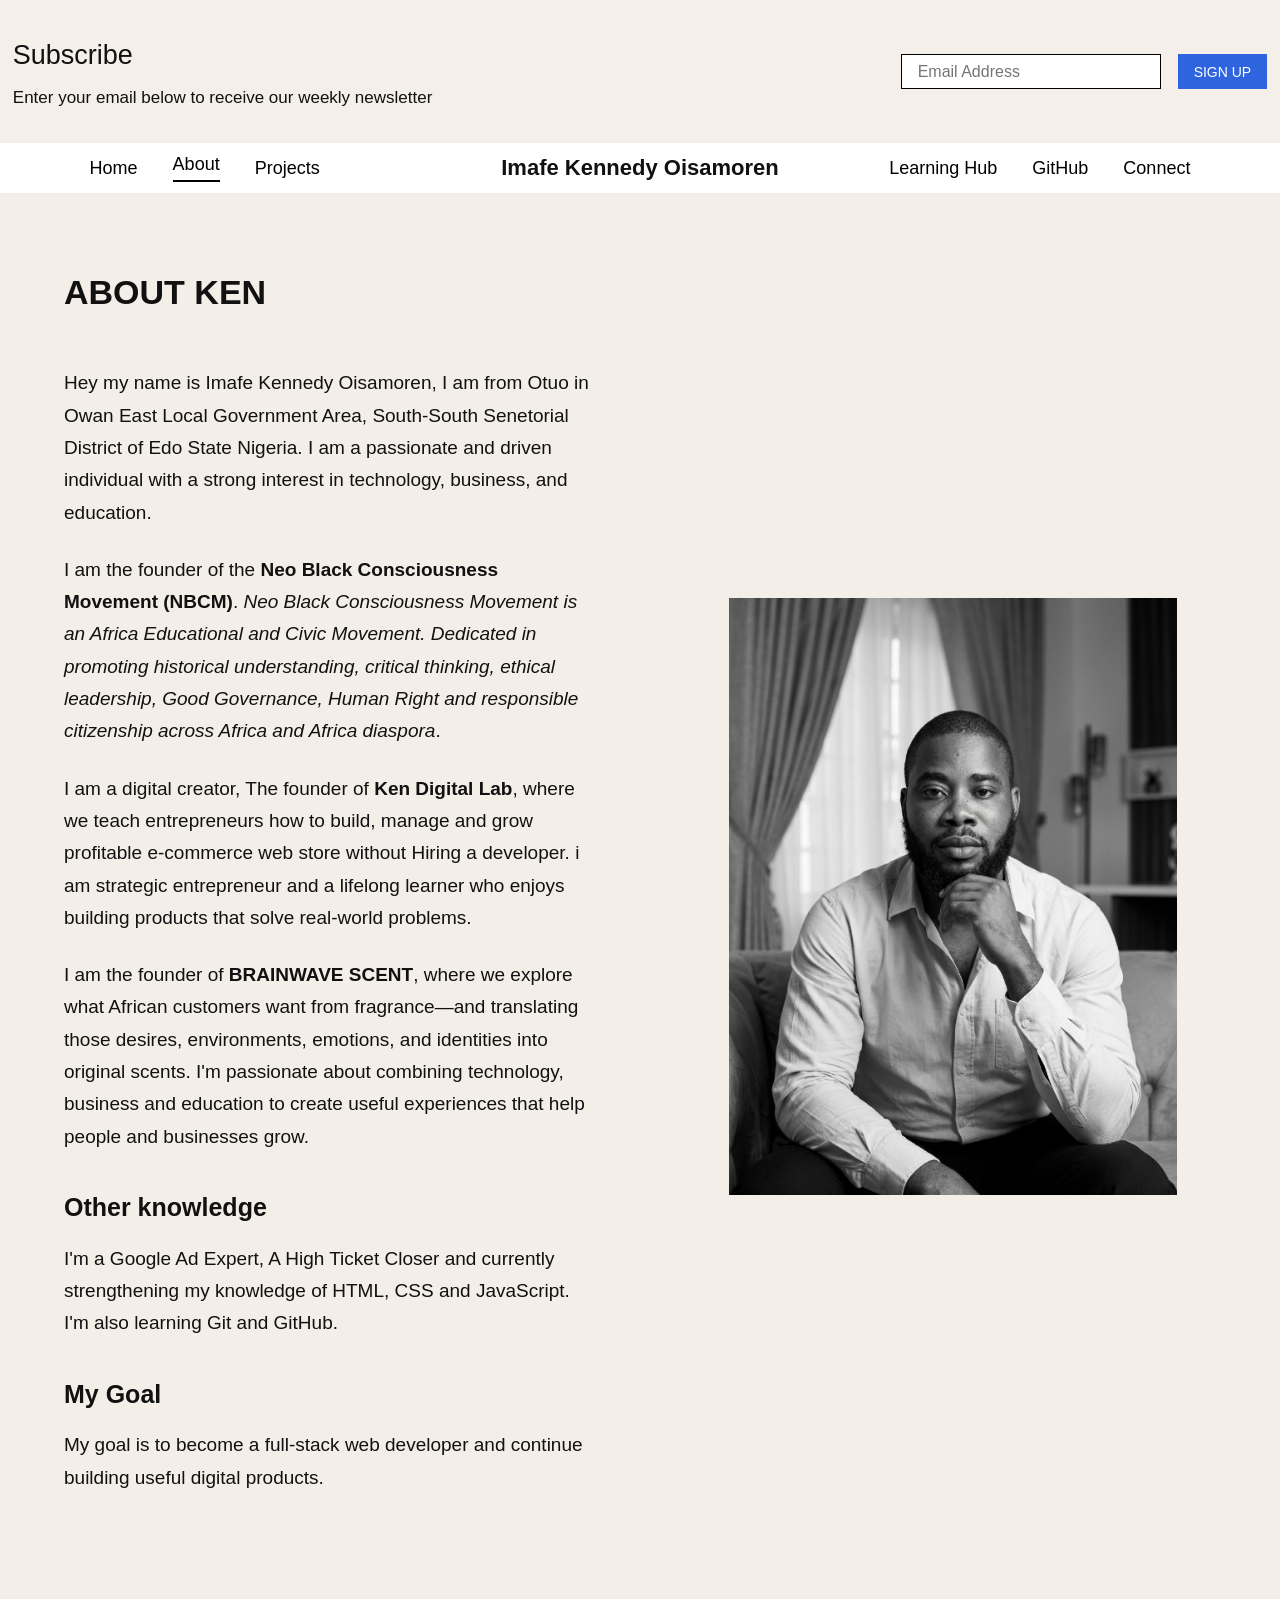
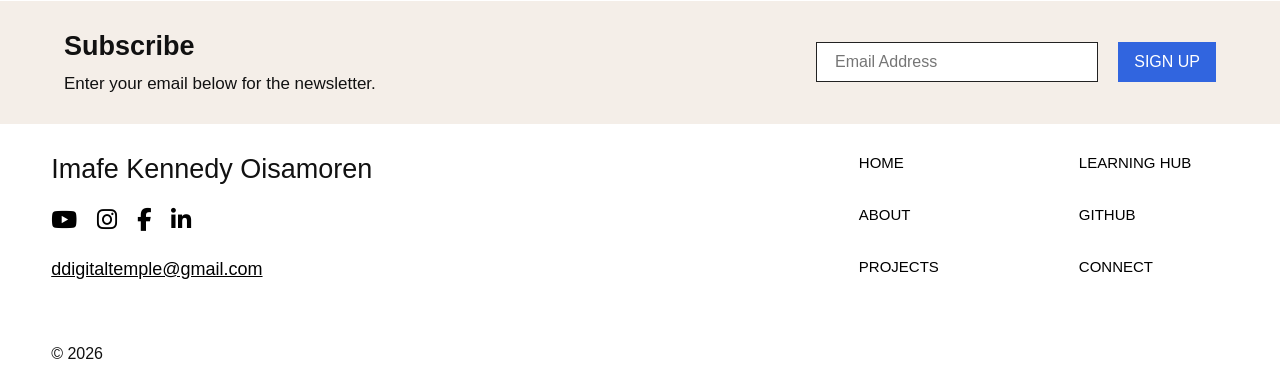
==== about.html @ 7f7c541d "Add recent changes" ====
<!doctype html>
<html lang="en">
  <head>
    <meta charset="UTF-8" />
    <meta name="viewport" content="width=device-width, initial-scale=1.0" />
    <title>About Imafe Kennedy</title>
    <link rel="stylesheet" href="css/style.css" />
    <link rel="stylesheet" href="css/about.css" />

    <link
      rel="stylesheet"
      href="https://cdnjs.cloudflare.com/ajax/libs/font-awesome/6.5.2/css/all.min.css"
    />
  </head>

  <body>
    <!-- SUBSCRIBE SECTION -->

    <section class="subscribe">
      <div class="subscribe-text">
        <h2>Subscribe</h2>
        <p>Enter your email below to receive our weekly newsletter</p>
      </div>

      <form
        class="subscribe-form"
        name="newsletter"
        method="POST"
        data-netlify="true"
      >
        <input type="hidden" name="form-name" value="newsletter" />

        <input type="email" name="email" placeholder="Email Address" required />

        <button type="submit">SIGN UP</button>
      </form>
    </section>

    <!-- Navigation -->
    <nav class="navbar">
      <div class="nav-left">
        <a href="index.html">Home</a>
        <a href="about.html" class="active">About</a>
        <a href="#">Projects</a>
      </div>

      <div class="logo">Imafe Kennedy Oisamoren</div>

      <div class="mobile-menu" id="mobileMenu">
        <div class="mobile-menu-header">
          <div class="mobile-menu-name">Imafe Kennedy Oisamoren</div>

          <button class="menu-close" id="menuClose" aria-label="Close menu">
            ×
          </button>
        </div>

        <nav class="mobile-menu-links">
          <a href="index.html">Home</a>
          <a href="about.html">About</a>
          <a href="#">Projects</a>
          <a href="#">Learning Hub</a>
          <a href="https://github.com/digitaltemple07">GitHub</a>
          <a href="#">Connect</a>
        </nav>
      </div>

      <!-- Hamburger Menu -->
      <button class="menu-toggle" aria-label="Open navigation menu">
        <span></span>
        <span></span>
        <span></span>
      </button>

      <div class="nav-right">
        <a href="#">Learning Hub</a>
        <a href="https://github.com/digitaltemple07"> GitHub </a>
        <a href="#">Connect</a>
      </div>
    </nav>

    <!-- Main About Section -->
    <main class="about-section">
      <div class="about-content">
        <!-- Left Side -->
        <div class="about-text">
          <h1>ABOUT KEN</h1>

          <p>
            Hey my name is Imafe Kennedy Oisamoren, I am from Otuo in Owan East
            Local Government Area, South-South Senetorial District of Edo State
            Nigeria. I am a passionate and driven individual with a strong
            interest in technology, business, and education.
          </p>

          <p>
            I am the founder of the
            <strong>Neo Black Consciousness Movement (NBCM)</strong>.
            <em
              >Neo Black Consciousness Movement is an Africa Educational and
              Civic Movement. Dedicated in promoting historical understanding,
              critical thinking, ethical leadership, Good Governance, Human
              Right and responsible citizenship across Africa and Africa
              diaspora</em
            >.
          </p>

          <p>
            I am a digital creator, The founder of
            <strong>Ken Digital Lab</strong>, where we teach entrepreneurs how
            to build, manage and grow profitable e-commerce web store without
            Hiring a developer. i am strategic entrepreneur and a lifelong
            learner who enjoys building products that solve real-world problems.
          </p>

          <p>
            I am the founder of <strong>BRAINWAVE SCENT</strong>, where we
            explore what African customers want from fragrance—and translating
            those desires, environments, emotions, and identities into original
            scents. I'm passionate about combining technology, business and
            education to create useful experiences that help people and
            businesses grow.
          </p>

          <h2>Other knowledge</h2>

          <p>
            I'm a Google Ad Expert, A High Ticket Closer and currently
            strengthening my knowledge of HTML, CSS and JavaScript. I'm also
            learning Git and GitHub.
          </p>

          <h2>My Goal</h2>

          <p>
            My goal is to become a full-stack web developer and continue
            building useful digital products.
          </p>
        </div>

        <!-- Right Side -->
        <div class="about-image">
          <img src="../../Assets/images/ken.png" alt="Portrait of Ken" />
        </div>
      </div>
    </main>

    <!-- FOOTER SUBSCRIBE SECTION -->

    <section class="footer-subscribe">
      <div class="footer-subscribe-text">
        <h2>Subscribe</h2>
        <p>Enter your email below for the newsletter.</p>
      </div>

      <form class="footer-subscribe-form">
        <input type="email" placeholder="Email Address" />
        <button type="submit">SIGN UP</button>
      </form>
    </section>

    <!-- FOOTER -->

    <footer class="footer">
      <div class="footer-left">
        <h2>Imafe Kennedy Oisamoren</h2>

        <div class="social-links">
          <a href="#" aria-label="YouTube">
            <i class="fa-brands fa-youtube"></i>
          </a>

          <a href="#" aria-label="Instagram">
            <i class="fa-brands fa-instagram"></i>
          </a>

          <a href="#" aria-label="Facebook">
            <i class="fa-brands fa-facebook-f"></i>
          </a>

          <a
            href="[https://www.linkedin.com/in/kennedy-imafe-5a475b376?utm_source=share_via&utm_content=profile&utm_medium=member_android](https://www.linkedin.com/in/kennedy-imafe-5a475b376?utm_source=share_via&utm_content=profile&utm_medium=member_android)"
            aria-label="LinkedIn"
          >
            <i class="fa-brands fa-linkedin-in"></i>
          </a>
        </div>
        <a class="footer-email" href="mailto:ddigitaltemple@gmail.com">
          ddigitaltemple@gmail.com
        </a>
      </div>

      <div class="footer-links">
        <div>
          <a href="index.html">HOME</a>
          <a href="about.html">ABOUT</a>
          <a href="#">PROJECTS</a>
        </div>

        <div>
          <a href="#">LEARNING HUB</a>
          <a href="https://github.com/digitaltemple07">GITHUB</a>
          <a href="#">CONNECT</a>
        </div>
      </div>

      <p class="copyright">© 2026</p>
    </footer>

    <script src="js/about.js"></script>
    <script src="js/menu.js"></script>
  </body>
</html>
---- css/style.css ----
/* ========================================
   NAVIGATION
======================================== */

.navbar {
  width: 100%;
  height: 50px;

  display: grid;
  grid-template-columns: 1fr auto 1fr;

  align-items: center;

  padding: 0 7%;

  background-color: white;

  /* Sticky navigation */
  position: sticky;
  top: 0;
  z-index: 1000;
}

/* LEFT NAVIGATION */

.nav-left {
  display: flex;
  align-items: center;
  gap: 35px;

  justify-self: start;
}

/* RIGHT NAVIGATION */

.nav-right {
  display: flex;
  align-items: center;
  gap: 35px;

  justify-self: end;
}

/* NAVIGATION LINKS */

.navbar a {
  color: black;
  text-decoration: none;
  font-size: 18px;
}

/* CENTER NAME */

.logo {
  font-size: 22px;
  font-weight: 700;
  white-space: nowrap;
}

/* Hamburger */

.menu-toggle {
  display: none;

  background: none;

  border: none;

  padding: 0;

  cursor: pointer;
}

/* ACTIVE PAGE */

.navbar a.active {
  border-bottom: 2px solid black;
  padding-bottom: 5px;
}

/* ========================================
   SUBSCRIBE SECTION
======================================== */

.subscribe {
  width: 100%;
  min-height: 90px;

  display: flex;
  justify-content: space-between;
  align-items: center;

  padding: 18px 1%;

  background-color: #f4efe9;
}

/* SUBSCRIBE TEXT */
.subscribe-text h2 {
  font-size: 27px;
  font-weight: 500;
  margin-bottom: 10px;
}

.subscribe-text p {
  font-size: 17px;
}

/* SUBSCRIBE FORM */
.subscribe-form {
  display: flex;
  align-items: center;
  gap: 17px;
}

/* EMAIL INPUT */
.subscribe-form input {
  width: 260px;
  height: 35px;

  padding: 0 16px;

  font-size: 16px;

  border: 1px solid black;

  /* background-color: white; */
}

/* SIGN UP BUTTON */
.subscribe-form button {
  height: 35px;

  padding: 0 16px;

  border: none;

  background-color: #2f64df;
  color: white;

  font-size: 14px;

  cursor: pointer;
}

/* ========================
   FOOTER SUBSCRIBE SECTION
======================== */

.footer-subscribe {
  display: flex;
  justify-content: space-between;
  align-items: center;

  padding: 30px 5%;

  background-color: #f4eee8;

  border-top: 2px solid white;
}

.footer-subscribe-text h2 {
  margin: 0 0 12px;
  font-size: 27px;
}

.footer-subscribe-text p {
  margin: 0;
  font-size: 17px;
}

.footer-subscribe-form {
  display: flex;
  gap: 20px;
  height: 40px;

  width: 400px;
}

.footer-subscribe-form input {
  flex: 1;
  min-width: 0;

  padding: 18px;

  font-size: 16px;

  border: 1px solid #222;
}

.footer-subscribe-form button {
  padding: 0 16px;

  border: none;

  background-color: #3165df;
  color: white;

  font-size: 16px;

  cursor: pointer;
}

/* ========================
   PAGE FOOTER
======================== */

.footer {
  display: grid;

  grid-template-columns: 1fr auto;

  grid-template-rows: auto auto;

  column-gap: 100px;

  padding: 30px 4% 25px;

  background-color: white;
}

/* LEFT SIDE */

.footer-left {
  grid-column: 1;
  grid-row: 1;
}

.footer-left h2 {
  margin: 0 0 22px;

  font-size: 27px;

  font-weight: 500;
}

.social-links {
  display: flex;

  align-items: center;

  gap: 20px;

  margin-bottom: 25px;
}

.social-links a {
  color: black;

  font-size: 23px;

  text-decoration: none;
}

.footer-email {
  display: inline-block;

  /* margin-bottom: 65px; */

  color: black;

  font-size: 18px;
}

/* RIGHT MENU */

.footer-links {
  grid-column: 2;
  grid-row: 1;

  justify-self: end;

  display: grid;

  grid-template-columns: 150px 150px;

  column-gap: 70px;
}

.footer-links div {
  display: flex;

  flex-direction: column;

  gap: 35px;
}

.footer-links a {
  color: black;

  text-decoration: none;

  font-size: 16px;
}

/* COPYRIGHT */

.copyright {
  grid-column: 1 / -1;

  grid-row: 2;

  margin: 65px 0 0;

  font-size: 16px;
}

/* FOOTER LINKS */

.footer-links {
  grid-column: 2;
  grid-row: 1;

  justify-self: end;

  display: grid;

  grid-template-columns: 150px 150px;

  column-gap: 70px;
}

.footer-links div {
  display: flex;
  flex-direction: column;

  gap: 35px;
}

.footer-links a {
  color: black;

  text-decoration: none;

  font-size: 15px;
}

.footer-links a:hover {
  text-decoration: underline;
}

/* /* ========================
   MOBILE RESPONSIVENESS 
======================== */

@media (max-width: 800px) {
  .subscribe {
    flex-direction: column;
    align-items: flex-start;
    gap: 10px;
    padding: 15px 2%;
  }

  .subscribe-text {
    width: 100%;
    font-size: 30px;
  }

  .subscribe-text h2 {
    font-size: 22px;
    font-weight: 600;
    margin-bottom: 10px;
  }

  .subscribe-text p {
    font-size: 16px;
    line-height: 1.5;
    /* max-width: 330px; */
  }

  .subscribe-form {
    width: 100%;
    align-items: center;
    display: flex;
    gap: 24px;
  }

  .subscribe-form input {
    flex: 1;
    min-width: 0;
    width: auto;
    height: 45px;
    padding: 0 22px;
    font-size: 16px;
  }

  .subscribe-form button {
    flex: 0 0 100px;
    height: 45px;
    padding: 0;
    font-size: 16px;
  }

  /* NAVIGATION */

  .navbar {
    height: 80px;
    display: flex;
    flex-direction: row;
    justify-content: space-between;
    align-items: center;
    padding: 0 6%;
    background-color: white;
  }

  .nav-left,
  .nav-right {
    display: none;
  }

  .logo {
    font-size: 17px;
    font-weight: 600;
    white-space: nowrap;
  }

  .menu-toggle {
    display: block;
    width: 50px;
    padding: 0;
    border: none;
    background: transparent;
    cursor: pointer;
  }

  .menu-toggle span {
    display: block;
    width: 50px;
    height: 3px;
    background-color: #111;
    margin: 6px 0;
  }

  /* ========================
   MOBILE FOOTER SUBSCRIBE
======================== */

  .footer-subscribe {
    display: flex;
    flex-direction: column;
    align-items: flex-start;

    gap: 10px;

    padding: 15px 2%;

    background-color: #f4eee8;
  }

  .footer-subscribe-text {
    width: 100%;
  }

  .footer-subscribe-text h2 {
    margin: 0 0 10px;

    font-size: 30px;
    font-weight: 500;
  }

  .footer-subscribe-text p {
    margin: 0;

    font-size: 18px;
    line-height: 1.5;
  }

  .footer-subscribe-form {
    display: flex;
    align-items: center;

    width: 100%;

    height: 65px;

    gap: 25px;
  }

  .footer-subscribe-form input {
    flex: 1;
    min-width: 0;

    width: auto;
    height: 45px;

    padding: 0 22px;

    font-size: 20px;

    border: 1px solid #222;
  }

  .footer-subscribe-form button {
    flex: 0 0 135px;

    height: 45px;

    padding: 0;

    border: none;

    background-color: #3165df;
    color: white;

    font-size: 18px;

    cursor: pointer;
  }

  /* ========================
   MOBILE FOOTER
======================== */
  .footer {
    display: block;

    padding: 45px 6% 30px;

    /* background-color: white; */
  }

  .footer-left h2 {
    margin: 0 0 30px;

    font-size: 26px;
    font-weight: 500;
  }

  .social-links {
    display: flex;

    gap: 20px;

    margin-bottom: 35px;
  }

  .social-links a {
    font-size: 23px;
  }

  .footer-email {
    display: inline-block;

    margin-bottom: 55px;

    font-size: 17px;
  }

  /* MOBILE FOOTER LINKS */

  .footer-links {
    display: grid;

    grid-template-columns: 1fr 1fr;

    column-gap: 55px;

    width: 100%;

    /* margin-bottom: 55px; */
  }

  .footer-links div {
    display: flex;

    flex-direction: column;

    gap: 32px;
  }

  .footer-links a {
    font-size: 16px;
  }

  /* COPYRIGHT */

  .copyright {
    margin-top: 55px;

    font-size: 16px;
  }
}

/* =================================
   MOBILE FULL-SCREEN MENU
================================= */

.mobile-menu {
  display: none;
}

/* =================================
   MOBILE
================================= */

@media (max-width: 800px) {
  .mobile-menu {
    position: fixed;

    top: 0;
    left: 0;

    width: 100%;
    height: 100vh;

    background: #ffffff;

    z-index: 9999;

    display: none;
  }

  .mobile-menu.active {
    display: block;
  }

  /* Menu header */

  .mobile-menu-header {
    position: absolute;
    top: 18%;
    left: 7%;
    width: 88%;
    height: 80px;
    display: flex;
    align-items: center;
    justify-content: space-between;
    box-sizing: border-box;

    padding: 0 7.5;
  }

  /* NAME / LOGO */

  .mobile-menu-name {
    font-size: 20px;
    font-weight: 500;
    white-space: nowrap;
    color: #111111;
  }

  /* Close button */

  .menu-close {
    border: none;
    background: none;

    padding: 0;

    font-size: 52px;
    font-weight: 50;

    line-height: 1;

    cursor: pointer;

    color: #111;
  }

  /* Navigation links */

  .mobile-menu-links {
    position: absolute;

    top: 32%;
    left: 50%;
    transform: translateX(-50%);

    display: flex;

    flex-direction: column;

    align-items: center;

    gap: 34px;

    width: max-content;
    font-size: 22px;
  }

  .mobile-menu-links a {
    color: #111111;

    text-decoration: none;

    font-size: 22px;
    font-weight: 400;

    line-height: 1;
  }

  .mobile-menu-links a:hover {
    text-decoration: underline;
  }
}
---- css/about.css ----
* {
  box-sizing: border-box;
}

body {
  margin: 0;

  font-family: Arial, Helvetica, sans-serif;

  color: #111;

  background-color: #f4eee8;
}

/* ========================
   ABOUT
======================== */

.about-section {
  padding: 80px 5%;
}

.about-content {
  max-width: 1500px;

  margin: auto;

  display: flex;

  justify-content: space-between;

  align-items: center;

  gap: 100px;
}

.about-text {
  flex: 1;
}

.about-text h1 {
  margin-top: 0;

  margin-bottom: 55px;

  font-size: 34px;
}

.about-text h2 {
  margin-top: 40px;

  font-size: 25px;
}

.about-text p {
  margin-bottom: 25px;

  font-size: 19px;

  line-height: 1.7;
}

.about-image {
  flex: 1;

  display: flex;
  justify-content: center;
  align-items: center;
}

.about-image img {
  display: block;

  width: 85%;

  max-width: 520px;

  height: auto;

  object-fit: cover;

  /* margin: 0 auto; */
}

/* /* ========================
   MOBILE RESPONSIVENESS 
======================== */

@media (max-width: 800px) {
  .about-section {
    padding: 35px 5% 80px;
  }

  .about-content {
    flex-direction: column;
    align-items: stretch;
    gap: 20px;
  }

  .about-text {
    width: 100%;
    flex: none;
  }

  .about-text h1 {
    font-size: 22px;

    margin-top: 0;
    margin-bottom: 55px;
  }

  .about-image {
    width: 100%;
    display: flex;
    justify-content: center;
  }

  .about-image img {
    width: 85%;
    max-width: 500px;
    height: auto;
    margin: 0 auto;
    display: block;
  }
}
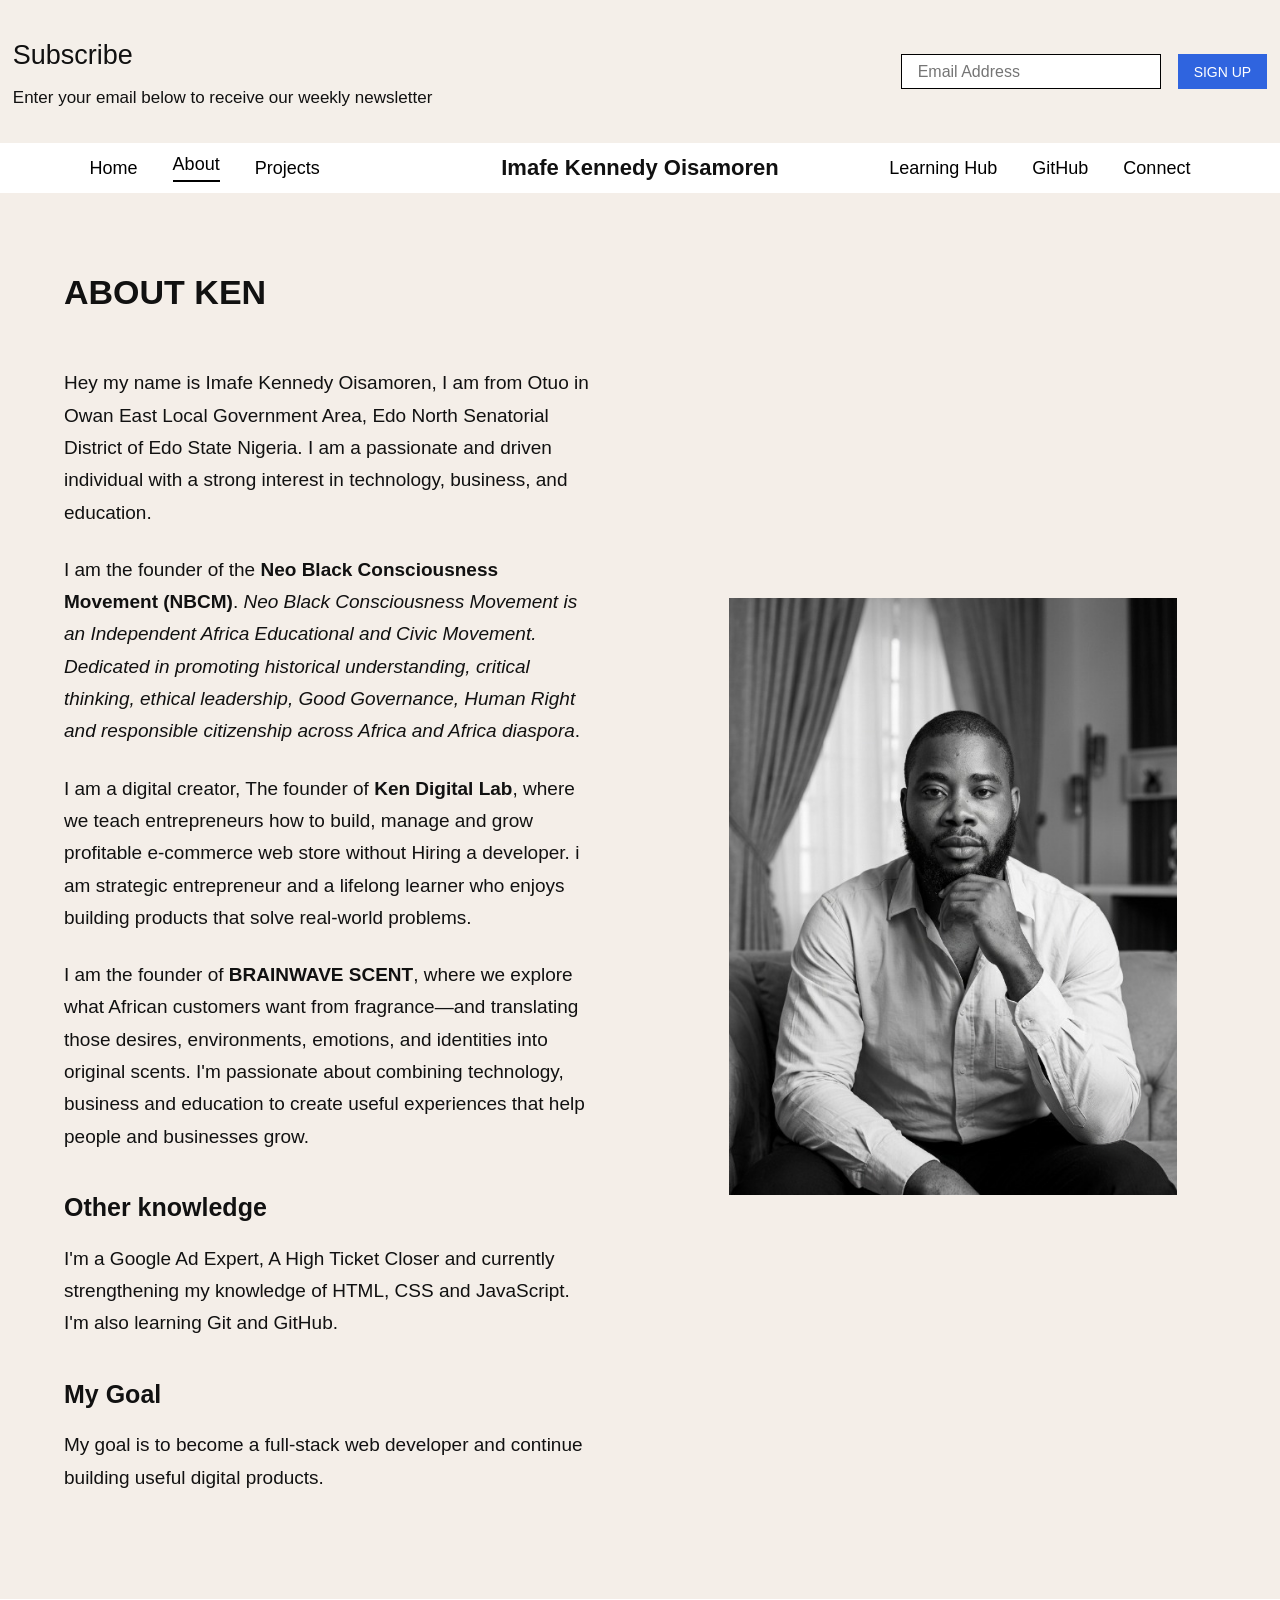
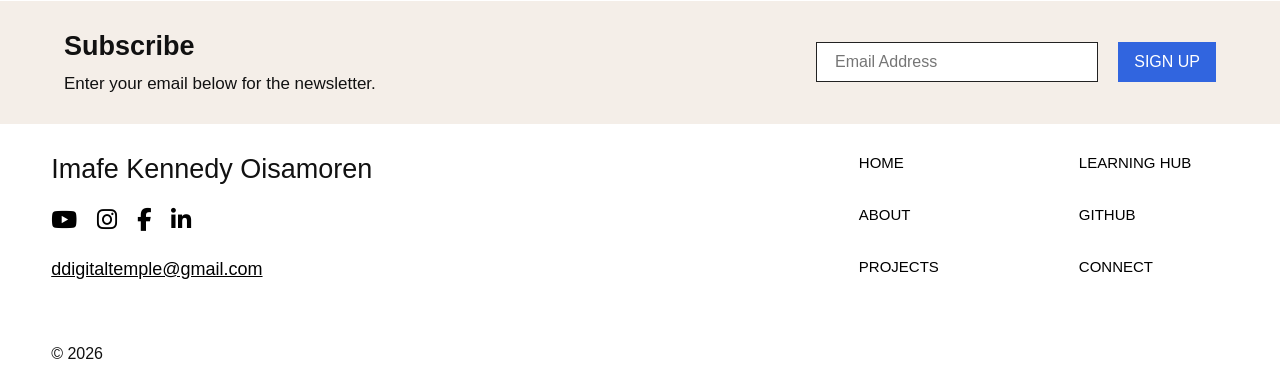
==== commit 344e5f1f: "Initial commit" ====
--- a/about.html
+++ b/about.html
@@ -6,6 +6,7 @@
     <title>About Imafe Kennedy</title>
     <link rel="stylesheet" href="css/style.css" />
     <link rel="stylesheet" href="css/about.css" />
+    <link rel="stylesheet" href="css/queries.css" />
 
     <link
       rel="stylesheet"
@@ -88,7 +89,7 @@
 
           <p>
             Hey my name is Imafe Kennedy Oisamoren, I am from Otuo in Owan East
-            Local Government Area, South-South Senetorial District of Edo State
+            Local Government Area, Edo North Senatorial District of Edo State
             Nigeria. I am a passionate and driven individual with a strong
             interest in technology, business, and education.
           </p>
@@ -97,11 +98,11 @@
             I am the founder of the
             <strong>Neo Black Consciousness Movement (NBCM)</strong>.
             <em
-              >Neo Black Consciousness Movement is an Africa Educational and
-              Civic Movement. Dedicated in promoting historical understanding,
-              critical thinking, ethical leadership, Good Governance, Human
-              Right and responsible citizenship across Africa and Africa
-              diaspora</em
+              >Neo Black Consciousness Movement is an Independent Africa
+              Educational and Civic Movement. Dedicated in promoting historical
+              understanding, critical thinking, ethical leadership, Good
+              Governance, Human Right and responsible citizenship across Africa
+              and Africa diaspora</em
             >.
           </p>
 
--- a/css/style.css
+++ b/css/style.css
@@ -338,357 +338,3 @@
 .footer-links a:hover {
   text-decoration: underline;
 }
-
-/* /* ========================
-   MOBILE RESPONSIVENESS 
-======================== */
-
-@media (max-width: 800px) {
-  .subscribe {
-    flex-direction: column;
-    align-items: flex-start;
-    gap: 10px;
-    padding: 15px 2%;
-  }
-
-  .subscribe-text {
-    width: 100%;
-    font-size: 30px;
-  }
-
-  .subscribe-text h2 {
-    font-size: 22px;
-    font-weight: 600;
-    margin-bottom: 10px;
-  }
-
-  .subscribe-text p {
-    font-size: 16px;
-    line-height: 1.5;
-    /* max-width: 330px; */
-  }
-
-  .subscribe-form {
-    width: 100%;
-    align-items: center;
-    display: flex;
-    gap: 24px;
-  }
-
-  .subscribe-form input {
-    flex: 1;
-    min-width: 0;
-    width: auto;
-    height: 45px;
-    padding: 0 22px;
-    font-size: 16px;
-  }
-
-  .subscribe-form button {
-    flex: 0 0 100px;
-    height: 45px;
-    padding: 0;
-    font-size: 16px;
-  }
-
-  /* NAVIGATION */
-
-  .navbar {
-    height: 80px;
-    display: flex;
-    flex-direction: row;
-    justify-content: space-between;
-    align-items: center;
-    padding: 0 6%;
-    background-color: white;
-  }
-
-  .nav-left,
-  .nav-right {
-    display: none;
-  }
-
-  .logo {
-    font-size: 17px;
-    font-weight: 600;
-    white-space: nowrap;
-  }
-
-  .menu-toggle {
-    display: block;
-    width: 50px;
-    padding: 0;
-    border: none;
-    background: transparent;
-    cursor: pointer;
-  }
-
-  .menu-toggle span {
-    display: block;
-    width: 50px;
-    height: 3px;
-    background-color: #111;
-    margin: 6px 0;
-  }
-
-  /* ========================
-   MOBILE FOOTER SUBSCRIBE
-======================== */
-
-  .footer-subscribe {
-    display: flex;
-    flex-direction: column;
-    align-items: flex-start;
-
-    gap: 10px;
-
-    padding: 15px 2%;
-
-    background-color: #f4eee8;
-  }
-
-  .footer-subscribe-text {
-    width: 100%;
-  }
-
-  .footer-subscribe-text h2 {
-    margin: 0 0 10px;
-
-    font-size: 30px;
-    font-weight: 500;
-  }
-
-  .footer-subscribe-text p {
-    margin: 0;
-
-    font-size: 18px;
-    line-height: 1.5;
-  }
-
-  .footer-subscribe-form {
-    display: flex;
-    align-items: center;
-
-    width: 100%;
-
-    height: 65px;
-
-    gap: 25px;
-  }
-
-  .footer-subscribe-form input {
-    flex: 1;
-    min-width: 0;
-
-    width: auto;
-    height: 45px;
-
-    padding: 0 22px;
-
-    font-size: 20px;
-
-    border: 1px solid #222;
-  }
-
-  .footer-subscribe-form button {
-    flex: 0 0 135px;
-
-    height: 45px;
-
-    padding: 0;
-
-    border: none;
-
-    background-color: #3165df;
-    color: white;
-
-    font-size: 18px;
-
-    cursor: pointer;
-  }
-
-  /* ========================
-   MOBILE FOOTER
-======================== */
-  .footer {
-    display: block;
-
-    padding: 45px 6% 30px;
-
-    /* background-color: white; */
-  }
-
-  .footer-left h2 {
-    margin: 0 0 30px;
-
-    font-size: 26px;
-    font-weight: 500;
-  }
-
-  .social-links {
-    display: flex;
-
-    gap: 20px;
-
-    margin-bottom: 35px;
-  }
-
-  .social-links a {
-    font-size: 23px;
-  }
-
-  .footer-email {
-    display: inline-block;
-
-    margin-bottom: 55px;
-
-    font-size: 17px;
-  }
-
-  /* MOBILE FOOTER LINKS */
-
-  .footer-links {
-    display: grid;
-
-    grid-template-columns: 1fr 1fr;
-
-    column-gap: 55px;
-
-    width: 100%;
-
-    /* margin-bottom: 55px; */
-  }
-
-  .footer-links div {
-    display: flex;
-
-    flex-direction: column;
-
-    gap: 32px;
-  }
-
-  .footer-links a {
-    font-size: 16px;
-  }
-
-  /* COPYRIGHT */
-
-  .copyright {
-    margin-top: 55px;
-
-    font-size: 16px;
-  }
-}
-
-/* =================================
-   MOBILE FULL-SCREEN MENU
-================================= */
-
-.mobile-menu {
-  display: none;
-}
-
-/* =================================
-   MOBILE
-================================= */
-
-@media (max-width: 800px) {
-  .mobile-menu {
-    position: fixed;
-
-    top: 0;
-    left: 0;
-
-    width: 100%;
-    height: 100vh;
-
-    background: #ffffff;
-
-    z-index: 9999;
-
-    display: none;
-  }
-
-  .mobile-menu.active {
-    display: block;
-  }
-
-  /* Menu header */
-
-  .mobile-menu-header {
-    position: absolute;
-    top: 18%;
-    left: 7%;
-    width: 88%;
-    height: 80px;
-    display: flex;
-    align-items: center;
-    justify-content: space-between;
-    box-sizing: border-box;
-
-    padding: 0 7.5;
-  }
-
-  /* NAME / LOGO */
-
-  .mobile-menu-name {
-    font-size: 20px;
-    font-weight: 500;
-    white-space: nowrap;
-    color: #111111;
-  }
-
-  /* Close button */
-
-  .menu-close {
-    border: none;
-    background: none;
-
-    padding: 0;
-
-    font-size: 52px;
-    font-weight: 50;
-
-    line-height: 1;
-
-    cursor: pointer;
-
-    color: #111;
-  }
-
-  /* Navigation links */
-
-  .mobile-menu-links {
-    position: absolute;
-
-    top: 32%;
-    left: 50%;
-    transform: translateX(-50%);
-
-    display: flex;
-
-    flex-direction: column;
-
-    align-items: center;
-
-    gap: 34px;
-
-    width: max-content;
-    font-size: 22px;
-  }
-
-  .mobile-menu-links a {
-    color: #111111;
-
-    text-decoration: none;
-
-    font-size: 22px;
-    font-weight: 400;
-
-    line-height: 1;
-  }
-
-  .mobile-menu-links a:hover {
-    text-decoration: underline;
-  }
-}
--- a/css/about.css
+++ b/css/about.css
@@ -82,7 +82,7 @@
   /* margin: 0 auto; */
 }
 
-/* /* ========================
+/* ========================
    MOBILE RESPONSIVENESS 
 ======================== */
 
--- a/css/queries.css
+++ b/css/queries.css
@@ -0,0 +1,443 @@
+/* ========================
+   MOBILE RESPONSIVENESS 
+======================== */
+
+@media (max-width: 800px) {
+  .subscribe {
+    flex-direction: column;
+    align-items: flex-start;
+    gap: 10px;
+    padding: 15px 2%;
+  }
+
+  .subscribe-text {
+    width: 100%;
+    font-size: 30px;
+  }
+
+  .subscribe-text h2 {
+    font-size: 22px;
+    font-weight: 600;
+    margin-bottom: 10px;
+  }
+
+  .subscribe-text p {
+    font-size: 16px;
+    line-height: 1.5;
+    /* max-width: 330px; */
+  }
+
+  .subscribe-form {
+    width: 100%;
+    align-items: center;
+    display: flex;
+    gap: 24px;
+  }
+
+  .subscribe-form input {
+    flex: 1;
+    min-width: 0;
+    width: auto;
+    height: 45px;
+    padding: 0 22px;
+    font-size: 16px;
+  }
+
+  .subscribe-form button {
+    flex: 0 0 100px;
+    height: 45px;
+    padding: 0;
+    font-size: 16px;
+  }
+
+  /* NAVIGATION */
+
+  .navbar {
+    height: 80px;
+    display: flex;
+    flex-direction: row;
+    justify-content: space-between;
+    align-items: center;
+    padding: 0 6%;
+    background-color: white;
+  }
+
+  .nav-left,
+  .nav-right {
+    display: none;
+  }
+
+  .logo {
+    font-size: 17px;
+    font-weight: 600;
+    white-space: nowrap;
+  }
+
+  .menu-toggle {
+    display: block;
+    flex-shrink: 0;
+    z-index: 999;
+    width: 50px;
+    padding: 0;
+    border: none;
+    background: transparent;
+    cursor: pointer;
+  }
+
+  .menu-toggle span {
+    display: block;
+    width: 30px;
+    height: 3px;
+    background-color: #111;
+    margin: 6px auto;
+  }
+
+  /* ========================
+   MOBILE FOOTER SUBSCRIBE
+======================== */
+
+  .footer-subscribe {
+    display: flex;
+    flex-direction: column;
+    align-items: flex-start;
+
+    gap: 10px;
+
+    padding: 15px 2%;
+
+    background-color: #f4eee8;
+  }
+
+  .footer-subscribe-text {
+    width: 100%;
+  }
+
+  .footer-subscribe-text h2 {
+    margin: 0 0 10px;
+
+    font-size: 30px;
+    font-weight: 500;
+  }
+
+  .footer-subscribe-text p {
+    margin: 0;
+
+    font-size: 18px;
+    line-height: 1.5;
+  }
+
+  .footer-subscribe-form {
+    display: flex;
+    align-items: center;
+
+    width: 100%;
+
+    height: 65px;
+
+    gap: 25px;
+  }
+
+  .footer-subscribe-form input {
+    flex: 1;
+    min-width: 0;
+
+    width: auto;
+    height: 45px;
+
+    padding: 0 22px;
+
+    font-size: 20px;
+
+    border: 1px solid #222;
+  }
+
+  .footer-subscribe-form button {
+    flex: 0 0 135px;
+
+    height: 45px;
+
+    padding: 0;
+
+    border: none;
+
+    background-color: #3165df;
+    color: white;
+
+    font-size: 18px;
+
+    cursor: pointer;
+  }
+
+  /* ========================
+   MOBILE FOOTER
+======================== */
+  .footer {
+    display: block;
+
+    padding: 45px 6% 30px;
+
+    /* background-color: white; */
+  }
+
+  .footer-left h2 {
+    margin: 0 0 30px;
+
+    font-size: 26px;
+    font-weight: 500;
+  }
+
+  .social-links {
+    display: flex;
+
+    gap: 20px;
+
+    margin-bottom: 35px;
+  }
+
+  .social-links a {
+    font-size: 23px;
+  }
+
+  .footer-email {
+    display: inline-block;
+
+    margin-bottom: 55px;
+
+    font-size: 17px;
+  }
+
+  /* MOBILE FOOTER LINKS */
+
+  .footer-links {
+    display: grid;
+
+    grid-template-columns: 1fr 1fr;
+
+    column-gap: 55px;
+
+    width: 100%;
+
+    /* margin-bottom: 55px; */
+  }
+
+  .footer-links div {
+    display: flex;
+
+    flex-direction: column;
+
+    gap: 32px;
+  }
+
+  .footer-links a {
+    font-size: 16px;
+  }
+
+  /* COPYRIGHT */
+
+  .copyright {
+    margin-top: 55px;
+
+    font-size: 16px;
+  }
+}
+
+/* ==============================
+   MOBILE FULL-SCREEN MENU
+================================= */
+
+.mobile-menu {
+  display: none;
+}
+
+/* =============================
+   MOBILE
+=================================*/
+
+@media (max-width: 800px) {
+  .mobile-menu {
+    /* top: 0;
+    left: 0; */
+
+    display: block;
+
+    position: fixed;
+    inset: 0;
+    width: 100%;
+    height: 100vh;
+    background: #fffffff7;
+    box-sizing: border-box;
+    z-index: 9999;
+
+    overflow-y: auto;
+
+    /* opacity: 5; */
+
+    transform: translateX(100%);
+    visibility: hidden;
+    pointer-events: none;
+
+    transition:
+      opacity 0.35s ease,
+      visibility 0.35s ease;
+  }
+
+  .mobile-menu.active {
+    display: block;
+    /* opacity: 1; */
+
+    transform: translateX(0);
+    visibility: visible;
+    pointer-events: auto;
+  }
+
+  /* Menu header */
+
+  .mobile-menu-header {
+    position: absolute;
+    top: 7%;
+    left: 7%;
+    width: 90%;
+    height: 80px;
+    display: flex;
+    align-items: center;
+    justify-content: space-between;
+    box-sizing: border-box;
+
+    padding: 0 6.8%;
+  }
+
+  /* NAME / LOGO */
+
+  .mobile-menu-name {
+    font-size: 20px;
+    font-weight: 500;
+    white-space: nowrap;
+    color: #111111;
+  }
+
+  /* Close button */
+
+  /* .menu-close {
+    border: none;
+    background: none;
+
+    padding: 0;
+
+    font-size: 50px;
+    font-weight: 200;
+
+    line-height: 1;
+
+    cursor: pointer;
+
+    color: #111;
+  } */
+
+  .menu-close {
+    font-size: 25px;
+    transition:
+      transform 0.35s ease,
+      color 0.35s ease;
+  }
+
+  .mobile-menu.active .menu-close {
+    animation: closeButtonEnter 0.35s ease both;
+  }
+
+  @keyframes closeButtonEnter {
+    from {
+      opacity: 0;
+      transform: rotate(-45deg) scale(0.8);
+    }
+
+    to {
+      opacity: 1;
+      transform: rotate(0) scale(1);
+    }
+  }
+
+  .menu-close:hover {
+    transform: rotate(90deg);
+  }
+
+  /* Navigation links */
+
+  .mobile-menu-links {
+    position: absolute;
+    top: 32%;
+    left: 50%;
+    transform: translateX(-50%);
+    display: flex;
+    flex-direction: column;
+    align-items: center;
+    gap: 30px;
+    width: max-content;
+    font-size: 22px;
+  }
+
+  .mobile-menu-links a {
+    color: #111111;
+    text-decoration: none;
+    font-size: 22px;
+    font-weight: 400;
+    line-height: 1;
+  }
+
+  .mobile-menu-links a:hover {
+    text-decoration: underline;
+  }
+}
+
+/* MOBILE MENU ANINATION */
+
+.mobile-menu.active .mobile-menu-links a {
+  animation: menuLinkEnter 0.25s ease both;
+}
+
+.mobile-menu.active .mobile-menu-links a:nth-child(1) {
+  animation-delay: 0.25s;
+}
+
+.mobile-menu.active .mobile-menu-links a:nth-child(2) {
+  animation-delay: 0.15s;
+}
+
+.mobile-menu.active .mobile-menu-links a:nth-child(3) {
+  animation-delay: 0.27s;
+}
+
+.mobile-menu.active .mobile-menu-links a:nth-child(4) {
+  animation-delay: 0.25s;
+}
+
+.mobile-menu.active .mobile-menu-links a:nth-child(5) {
+  animation-delay: 0.15s;
+}
+
+.mobile-menu.active .mobile-menu-links a:nth-child(6) {
+  animation-delay: 0.25s;
+}
+
+@keyframes menuLinkEnter {
+  from {
+    opacity: 0;
+    transform: translateY(8px);
+  }
+
+  to {
+    opacity: 1;
+    transform: translateY(0);
+  }
+}
+
+@media (prefers-reduced-motion: reduce) {
+  .mobile-menu,
+  .menu-close {
+    transition: none;
+    animation: none;
+  }
+
+  .mobile-menu.active .mobile-menu-links a {
+    animation: none;
+  }
+}
